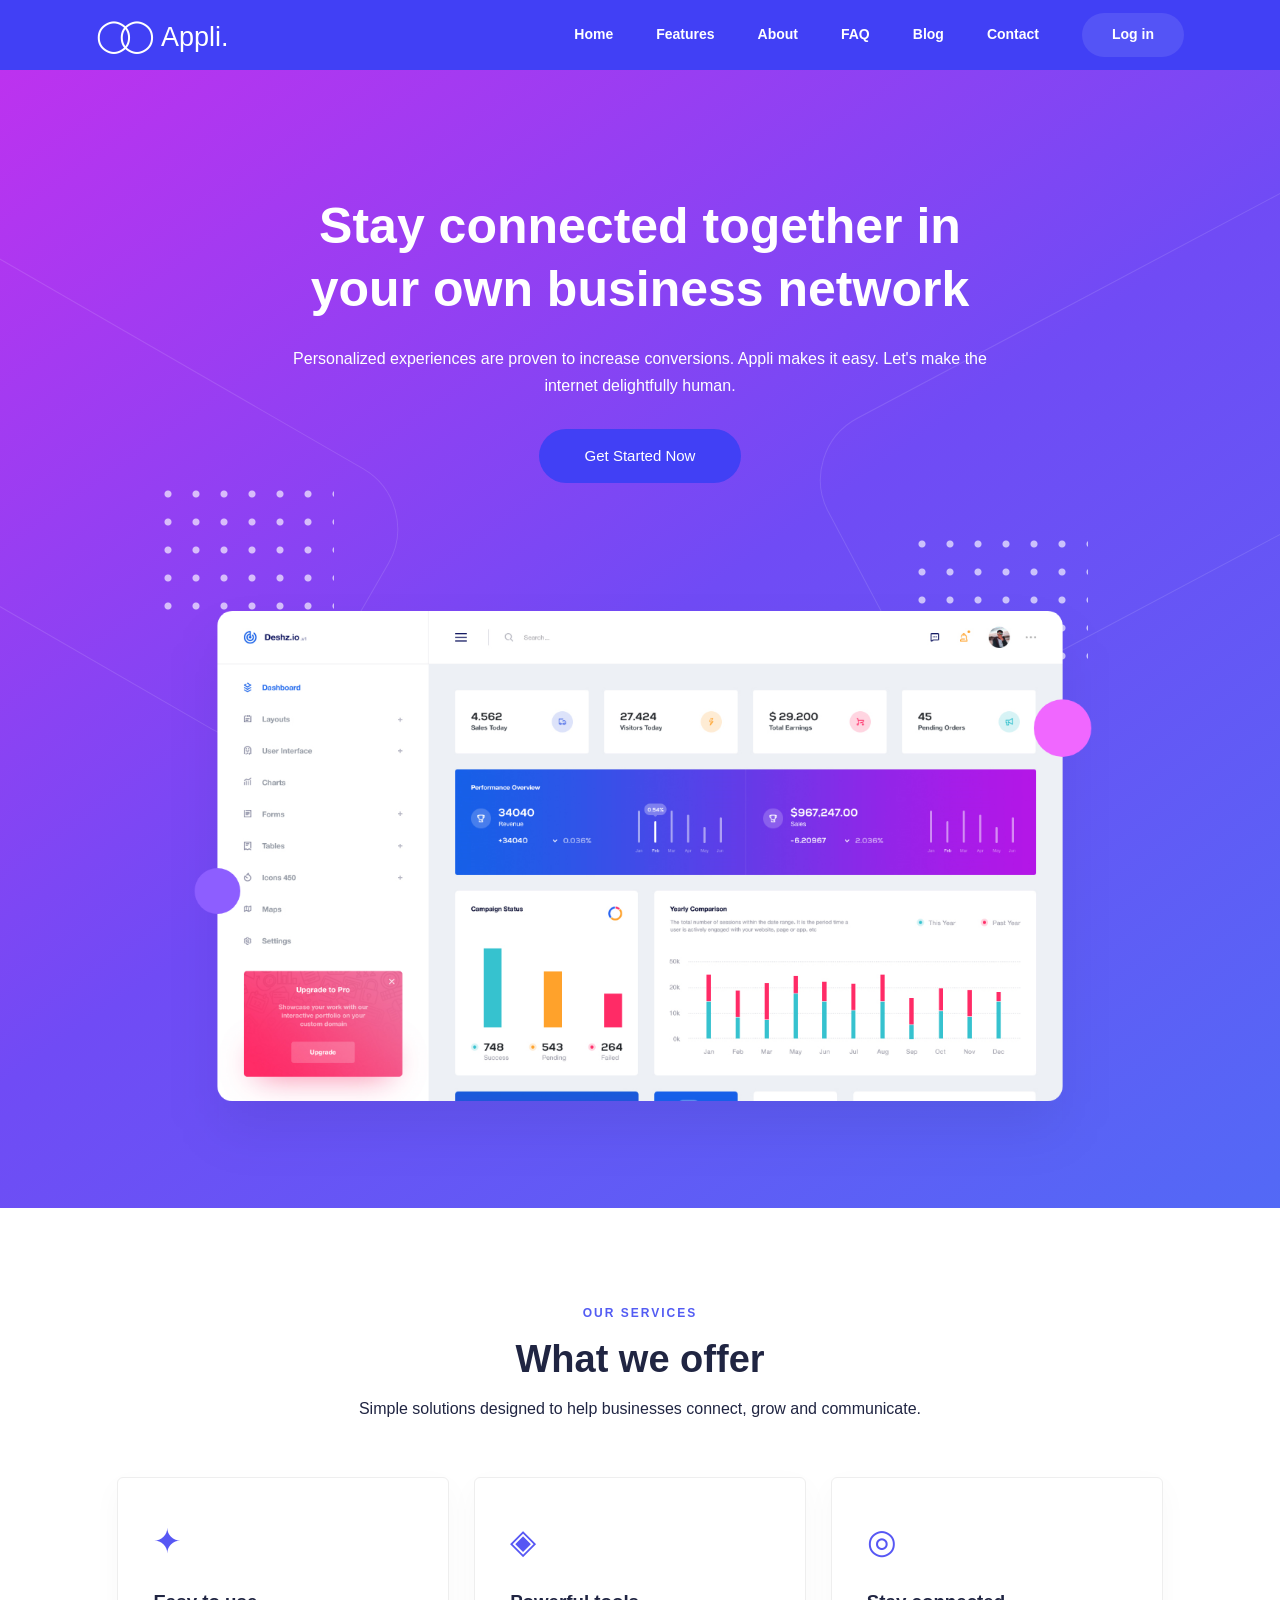
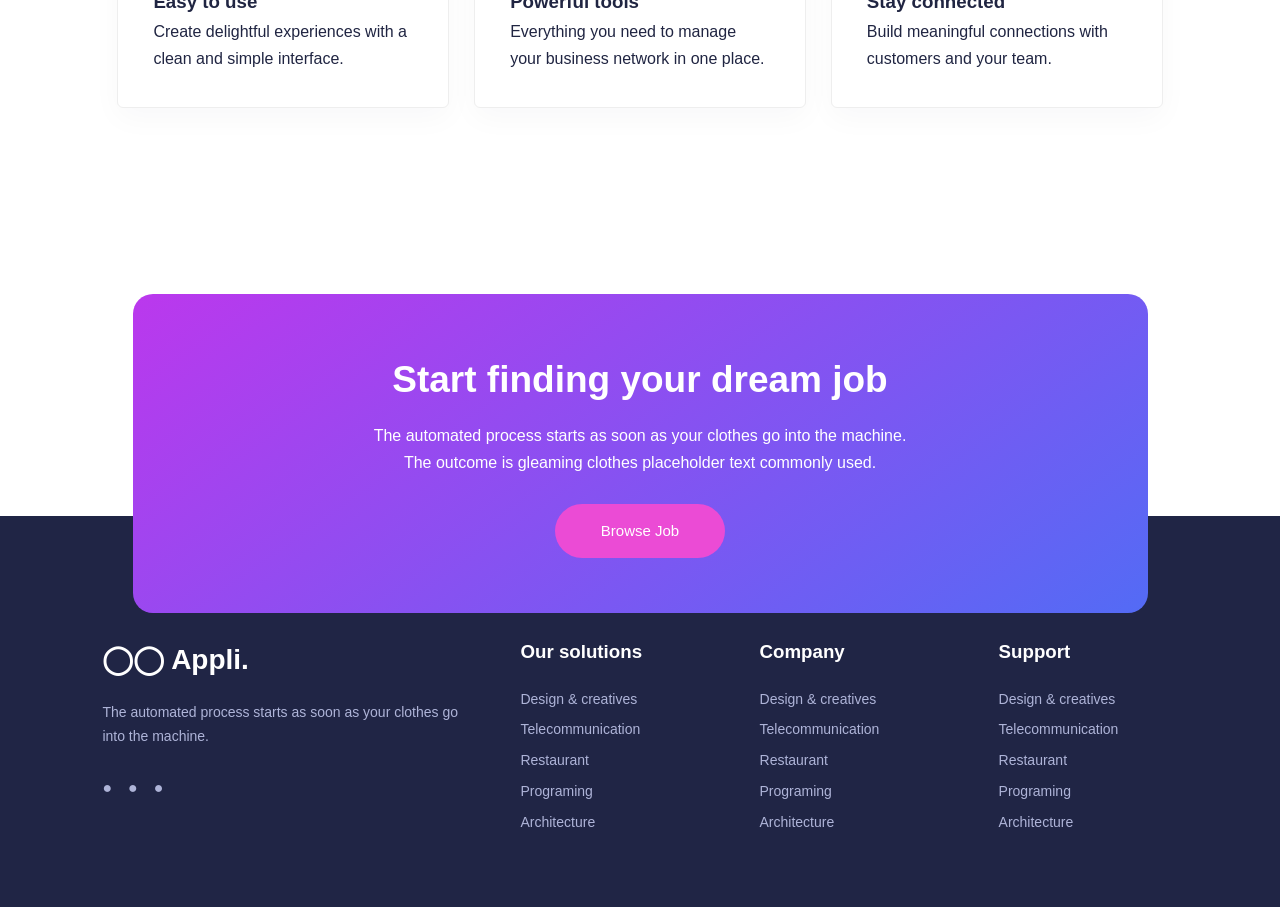
==== index.html @ 2b400010 "Appli clone" ====
<!doctype html>
<html lang="en">
  <head>
    <meta charset="UTF-8" />
    <meta name="viewport" content="width=device-width, initial-scale=1.0" />
    <title>Appli. - Home</title>
    <link rel="stylesheet" href="style.css" />
  </head>
  <body>
    <header class="header">
      <a class="logo" href="index.html"
        ><span class="logo-mark">◯◯</span> Appli.</a
      >
      <button class="menu-btn" id="menuBtn">☰</button>
      <nav id="nav">
        <a href="index.html">Home</a><a href="features.html">Features</a
        ><a href="about.html">About</a> <a href="faq.html">FAQ</a
        ><a href="blog.html">Blog</a><a href="contact.html">Contact</a>
        <a class="login" href="#">Log in</a>
      </nav>
    </header>

    <section class="hero">
      <div class="dots dots-left"></div>
      <div class="dots dots-right"></div>
      <div class="hero-content">
        <h1>Stay connected together in<br />your own business network</h1>
        <p>
          Personalized experiences are proven to increase conversions. Appli
          makes it easy. Let's make the internet delightfully human.
        </p>
        <a class="btn" href="features.html">Get Started Now</a>
      </div>
      <img src="./images/section-img.png" alt="" class="hero-dash" />
    </section>

    <section class="section light">
      <div class="section-title">
        <span>OUR SERVICES</span>
        <h2>What we offer</h2>
        <p>
          Simple solutions designed to help businesses connect, grow and
          communicate.
        </p>
      </div>
      <div class="grid-3">
        <article class="feature-card">
          <div class="icon">✦</div>
          <h3>Easy to use</h3>
          <p>
            Create delightful experiences with a clean and simple interface.
          </p>
        </article>
        <article class="feature-card">
          <div class="icon">◈</div>
          <h3>Powerful tools</h3>
          <p>
            Everything you need to manage your business network in one place.
          </p>
        </article>
        <article class="feature-card">
          <div class="icon">◎</div>
          <h3>Stay connected</h3>
          <p>Build meaningful connections with customers and your team.</p>
        </article>
      </div>
    </section>

    <section class="cta">
      <div class="dots dots-left"></div>
      <div class="dots dots-right"></div>
      <h2>Start finding your dream job</h2>
      <p>
        The automated process starts as soon as your clothes go into the
        machine.<br />The outcome is gleaming clothes placeholder text commonly
        used.
      </p>
      <a class="pink-btn" href="contact.html">Browse Job</a>
    </section>

    <footer>
      <div>
        <div class="footer-logo">◯◯ Appli.</div>
        <p>
          The automated process starts as soon as your clothes go into the
          machine.
        </p>
        <div class="social">●　●　●</div>
      </div>
      <div>
        <h3>Our solutions</h3>
        <p>Design & creatives</p>
        <p>Telecommunication</p>
        <p>Restaurant</p>
        <p>Programing</p>
        <p>Architecture</p>
      </div>
      <div>
        <h3>Company</h3>
        <p>Design & creatives</p>
        <p>Telecommunication</p>
        <p>Restaurant</p>
        <p>Programing</p>
        <p>Architecture</p>
      </div>
      <div>
        <h3>Support</h3>
        <p>Design & creatives</p>
        <p>Telecommunication</p>
        <p>Restaurant</p>
        <p>Programing</p>
        <p>Architecture</p>
      </div>
    </footer>
    <script src="script.js"></script>
  </body>
</html>
---- style.css ----
* {
  box-sizing: border-box;
  margin: 0;
  padding: 0;
}
body {
  font-family: Arial, Helvetica, sans-serif;
  color: #202542;
  background: #fff;
  line-height: 1.7;
}
.header {
  height: 70px;
  background: #4140f5;
  display: flex;
  align-items: center;
  justify-content: space-between;
  padding: 0 7.5%;
  position: relative;
  z-index: 5;
}
.logo {
  font-size: 27px;
  color: #fff;
  text-decoration: none;
  font-weight: 500;
}
.logo-mark {
  font-size: 32px;
  letter-spacing: -13px;
  margin-right: 13px;
}
nav {
  display: flex;
  align-items: center;
  gap: 43px;
}
nav a {
  color: #fff;
  text-decoration: none;
  font-weight: 600;
  font-size: 14px;
}
nav a.active {
  opacity: 0.75;
}
.login {
  background: rgba(255, 255, 255, 0.1);
  padding: 10px 30px;
  border-radius: 30px;
}
.menu-btn {
  display: none;
  background: none;
  border: 0;
  color: #fff;
  font-size: 25px;
}
.hero {
  min-height: 860px;
  background: linear-gradient(145deg, #bd32ef 0%, #704bf5 50%, #5369f6 100%);
  position: relative;
  overflow: hidden;
  padding: 125px 6% 0;
  text-align: center;
  color: #fff;
}
.hero-dash {
  display: block;
  width: 100%;
  max-width: 1000px;
  height: auto;
  margin: 80px auto 0;
  position: relative;
  z-index: 2;
}
.hero:before,
.hero:after {
  content: "";
  position: absolute;
  border: 1px solid rgba(255, 255, 255, 0.12);
  border-radius: 70px;
  transform: rotate(30deg);
  width: 650px;
  height: 300px;
}
.hero:before {
  left: -260px;
  top: 250px;
}
.hero:after {
  right: -200px;
  top: 210px;
  transform: rotate(-28deg);
}
.hero-content {
  position: relative;
  z-index: 2;
  max-width: 800px;
  margin: auto;
}
.hero h1 {
  font-size: 50px;
  line-height: 1.25;
  margin-bottom: 25px;
}
.hero p {
  max-width: 700px;
  margin: 0 auto 30px;
  font-size: 16px;
}
.btn,
.pink-btn {
  display: inline-block;
  padding: 14px 46px;
  border-radius: 30px;
  text-decoration: none;
  border: 0;
  cursor: pointer;
  font-size: 15px;
}
.btn {
  background: #4140f5;
  color: #fff;
}
.pink-btn {
  background: #eb4bd5;
  color: #fff;
}
.dashboard {
  position: relative;
  z-index: 2;
  display: flex;
  text-align: left;
  background: #fff;
  color: #555;
  max-width: 1000px;
  height: 360px;
  margin: 80px auto 0;
  border-radius: 14px 14px 0 0;
  box-shadow: 0 10px 40px #3332;
  overflow: hidden;
}
.dashboard aside {
  width: 210px;
  padding: 25px 22px;
  border-right: 1px solid #eee;
  display: flex;
  flex-direction: column;
  gap: 22px;
  font-size: 12px;
}
.dashboard aside b {
  font-size: 13px;
}
.dashboard aside span:first-of-type {
  color: #415cf5;
  font-weight: bold;
}
.dashboard main {
  flex: 1;
}
.dash-top {
  height: 55px;
  border-bottom: 1px solid #eee;
  padding: 17px;
}
.cards {
  display: grid;
  grid-template-columns: repeat(4, 1fr);
  gap: 15px;
  padding: 25px;
}
.cards div {
  background: #fafafa;
  padding: 18px;
  font-weight: bold;
}
.cards small {
  display: block;
  font-size: 9px;
  font-weight: normal;
  margin-top: 5px;
}
.chart {
  margin: 0 25px;
  background: linear-gradient(100deg, #324ff0, #a020e8);
  color: #fff;
  height: 170px;
  padding: 20px;
}
.bars {
  display: flex;
  align-items: end;
  height: 100px;
  gap: 25px;
  margin-top: 15px;
}
.bars i {
  width: 25px;
  height: 50px;
  border: 2px solid #fff;
  border-bottom: 0;
}
.bars i:nth-child(2) {
  height: 80px;
}
.bars i:nth-child(3) {
  height: 35px;
}
.bars i:nth-child(4) {
  height: 95px;
}
.bars i:nth-child(5) {
  height: 65px;
}
.bars i:nth-child(6) {
  height: 85px;
}
.dots {
  position: absolute;
  width: 180px;
  height: 150px;
  background-image: radial-gradient(#fff 3px, transparent 4px);
  background-size: 28px 28px;
  opacity: 0.65;
}
.dots-left {
  left: 12%;
  top: 410px;
}
.dots-right {
  right: 15%;
  top: 460px;
}
.section {
  padding: 90px 8%;
  max-width: 1250px;
  margin: auto;
}
.light {
  background: #fff;
}
.section-title {
  text-align: center;
  max-width: 700px;
  margin: 0 auto 55px;
}
.section-title span,
.eyebrow {
  color: #535cf3;
  font-weight: bold;
  font-size: 12px;
  letter-spacing: 2px;
}
.section-title h2,
.split h2,
.contact-grid h2 {
  font-size: 38px;
  line-height: 1.2;
  margin: 12px 0;
}
.grid-3 {
  display: grid;
  grid-template-columns: repeat(3, 1fr);
  gap: 25px;
}
.feature-card {
  padding: 35px;
  background: #fff;
  border: 1px solid #eee;
  box-shadow: 0 10px 30px #20254208;
  border-radius: 6px;
}
.icon {
  font-size: 34px;
  color: #5757f4;
  margin-bottom: 15px;
}
.cta {
  margin: 0 auto -1px;
  max-width: 1015px;
  position: relative;
  z-index: 2;
  border-radius: 20px;
  padding: 55px 30px;
  text-align: center;
  color: #fff;
  background: linear-gradient(145deg, #bb38ed, #536bf5);
  overflow: hidden;
  top: 6rem;
}
.cta h2 {
  font-size: 37px;
  position: relative;
}
.cta p {
  margin: 10px 0 28px;
  position: relative;
}
.cta .pink-btn {
  position: relative;
}
footer {
  background: #202545;
  color: #aeb4d8;
  padding: 120px 8% 65px;
  display: grid;
  grid-template-columns: 2fr 1fr 1fr 1fr;
  gap: 60px;
  min-height: 370px;
}
footer h3 {
  color: #fff;
  margin-bottom: 20px;
}
footer p {
  margin: 7px 0;
  font-size: 14px;
}
.footer-logo {
  color: #fff;
  font-size: 28px;
  font-weight: bold;
  margin-bottom: 18px;
}
.social {
  margin-top: 25px;
}
.page-hero {
  background: #f6f6fc;
  text-align: center;
  padding: 85px 20px;
}
.page-hero h1 {
  font-size: 48px;
  line-height: 1.2;
}
.page-hero p {
  margin-top: 10px;
  color: #70758c;
}
.split {
  display: grid;
  grid-template-columns: 1.3fr 1fr;
  gap: 80px;
  align-items: center;
}
.about-box {
  background: linear-gradient(145deg, #b735ed, #536bf6);
  padding: 60px;
  color: #fff;
  border-radius: 18px;
}
.big-number {
  font-size: 70px;
  font-weight: bold;
}
.narrow {
  max-width: 900px;
}
.faq-item {
  border-bottom: 1px solid #ddd;
}
.faq-item button {
  width: 100%;
  padding: 25px 5px;
  border: 0;
  background: none;
  text-align: left;
  font-size: 18px;
  color: #202542;
  cursor: pointer;
  display: flex;
  justify-content: space-between;
}
.faq-item p {
  display: none;
  padding: 0 5px 25px;
  color: #777;
}
.faq-item.open p {
  display: block;
}
.faq-item.open button span {
  transform: rotate(45deg);
}
.blog-layout {
  max-width: 1050px;
  margin: 60px auto 100px;
  display: grid;
  grid-template-columns: 2fr 1fr;
  gap: 35px;
}
.post {
  position: relative;
  margin-bottom: 40px;
}
.post-img {
  height: 335px;
  background-size: cover;
  background-position: center;
}
.img1 {
  background: linear-gradient(135deg, #8190a8, #d8b7bd, #60778b);
}
.img2 {
  background: linear-gradient(135deg, #161b6e, #cc20c9, #12142f);
}
.post h2 {
  font-size: 25px;
  margin: 20px 0 5px;
}
.post p {
  color: #606579;
}
.date {
  position: absolute;
  top: 280px;
  left: 30px;
  background: #4c49f4;
  color: #fff;
  padding: 12px 20px;
  text-align: center;
  border-radius: 5px;
  font-size: 23px;
  font-weight: bold;
  line-height: 1.1;
}
.date small {
  font-size: 13px;
}
.sidebar {
  display: flex;
  flex-direction: column;
  gap: 25px;
}
.side-box {
  background: #fafafe;
  padding: 25px;
}
.side-box h3 {
  border-bottom: 1px solid #ddd;
  padding-bottom: 12px;
  margin-bottom: 20px;
}
.side-box p {
  padding: 12px 0;
  border-bottom: 1px solid #eee;
}
.side-box small {
  display: block;
  color: #888;
}
.tags {
  display: flex;
  flex-wrap: wrap;
  gap: 8px;
}
.tags span {
  border: 1px solid #eee;
  padding: 4px 10px;
  font-size: 12px;
}
.contact-grid {
  display: grid;
  grid-template-columns: 1fr 1fr;
  gap: 80px;
}
.contact-grid form {
  display: flex;
  flex-direction: column;
  gap: 15px;
}
.contact-grid input,
.contact-grid textarea {
  width: 100%;
  padding: 15px;
  border: 1px solid #ddd;
  outline: none;
  font: inherit;
}
.contact-grid textarea {
  height: 170px;
  resize: vertical;
}
#formMsg {
  color: #4140f5;
}
.contact-grid .btn {
  align-self: flex-start;
}
.active {
  font-weight: bold;
}
@media (max-width: 800px) {
  .header {
    padding: 0 5%;
  }
  nav {
    display: none;
    position: absolute;
    top: 70px;
    left: 0;
    right: 0;
    background: #4140f5;
    flex-direction: column;
    gap: 20px;
    padding: 25px;
  }
  .menu-btn {
    display: block;
  }
  .hero {
    padding-top: 80px;
    min-height: 700px;
  }
  .hero h1 {
    font-size: 35px;
  }
  .dashboard {
    display: none;
  }
  .dots {
    display: none;
  }
  .grid-3,
  .split,
  .contact-grid,
  .blog-layout,
  footer {
    grid-template-columns: 1fr;
  }
  .section {
    padding: 65px 6%;
  }
  .page-hero h1 {
    font-size: 38px;
  }
  .blog-layout {
    margin: 40px 6%;
  }
  .post-img {
    height: 250px;
  }
  footer {
    padding: 70px 8%;
    gap: 35px;
  }
  .cta {
    margin: 0 5%;
  }
  .cta h2 {
    font-size: 28px;
  }
  .cards {
    grid-template-columns: 1fr 1fr;
  }
}
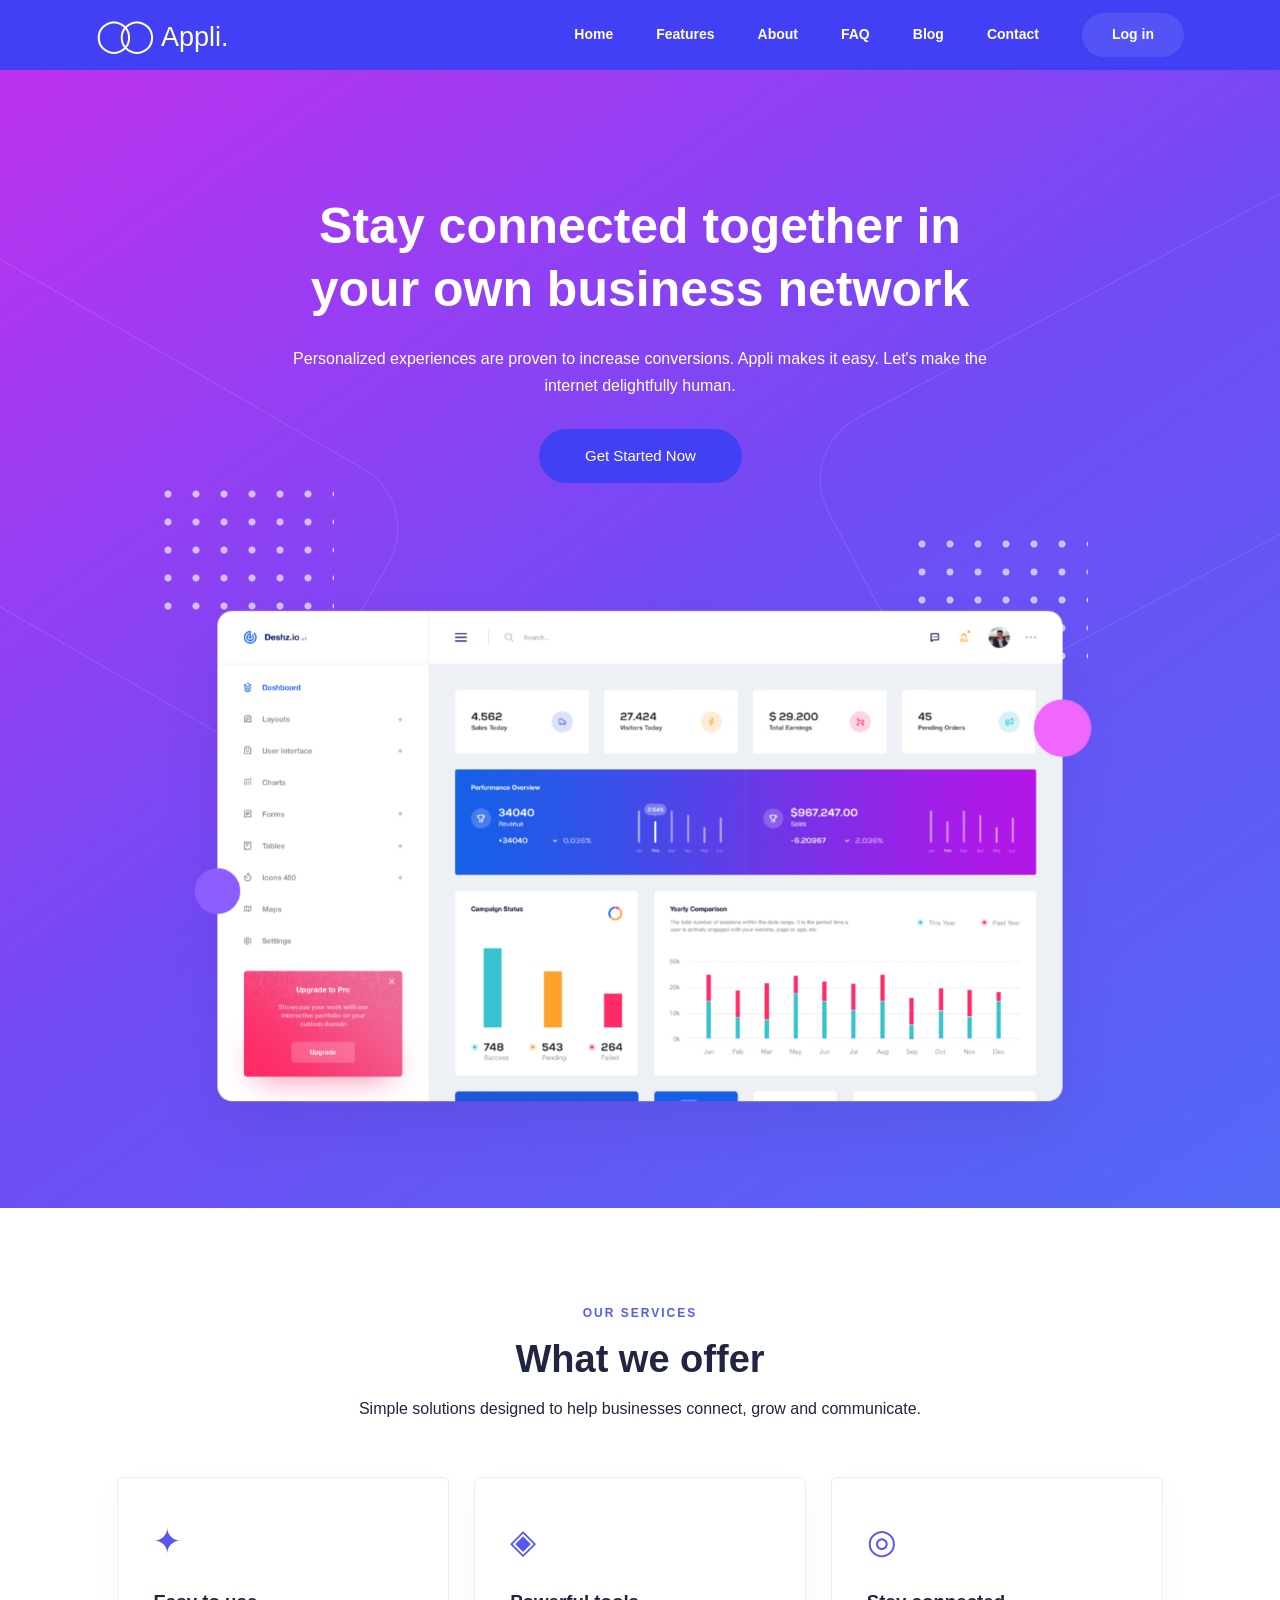
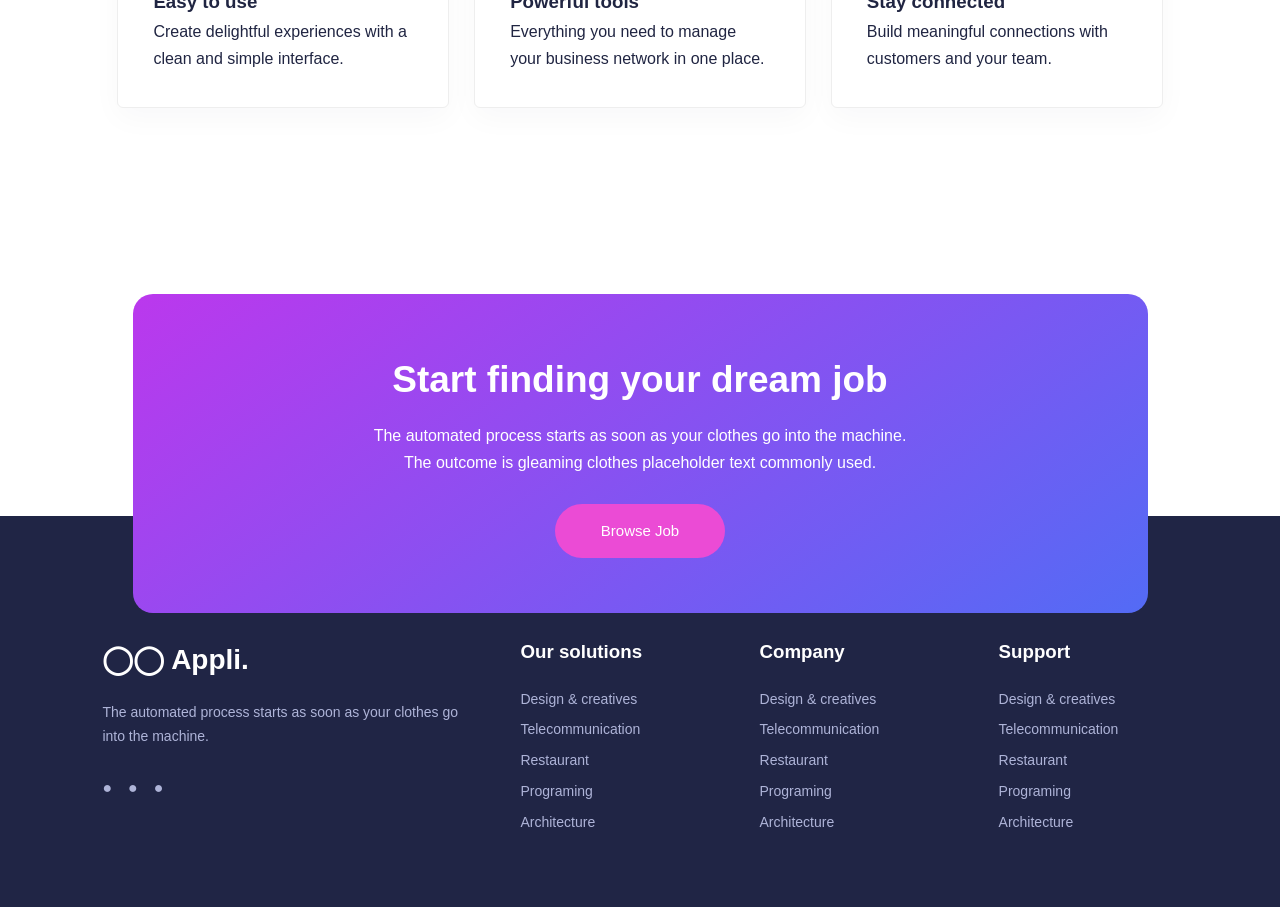
==== commit f754cc39: "Add login, register and landing pages" ====
--- a/index.html
+++ b/index.html
@@ -16,7 +16,12 @@
         <a href="index.html">Home</a><a href="features.html">Features</a
         ><a href="about.html">About</a> <a href="faq.html">FAQ</a
         ><a href="blog.html">Blog</a><a href="contact.html">Contact</a>
-        <a class="login" href="#">Log in</a>
+        <a
+          class="login"
+          href="login.html
+        "
+          >Log in</a
+        >
       </nav>
     </header>
 
--- a/style.css
+++ b/style.css
@@ -557,3 +557,58 @@
     grid-template-columns: 1fr 1fr;
   }
 }
+/* ---------- Text pop-up on page load ---------- */
+
+@keyframes popUp {
+  0% {
+    opacity: 0;
+    transform: scale(0.6) translateY(20px);
+  }
+  70% {
+    opacity: 1;
+    transform: scale(1.05) translateY(0);
+  }
+  100% {
+    opacity: 1;
+    transform: scale(1) translateY(0);
+  }
+}
+
+.hero h1,
+.hero p,
+.hero .pink-btn,
+.hero .btn,
+.page-hero h1,
+.page-hero p {
+  opacity: 0;
+  animation: popUp 0.7s cubic-bezier(0.34, 1.56, 0.64, 1) forwards;
+}
+
+/* One after another */
+.hero h1,
+.page-hero h1 {
+  animation-delay: 0.1s;
+}
+
+.hero p,
+.page-hero p {
+  animation-delay: 0.35s;
+}
+
+.hero .pink-btn,
+.hero .btn {
+  animation-delay: 0.6s;
+}
+
+/* Agar user ne device par animation off ki hui hai */
+@media (prefers-reduced-motion: reduce) {
+  .hero h1,
+  .hero p,
+  .hero .pink-btn,
+  .hero .btn,
+  .page-hero h1,
+  .page-hero p {
+    opacity: 1;
+    animation: none;
+  }
+}
